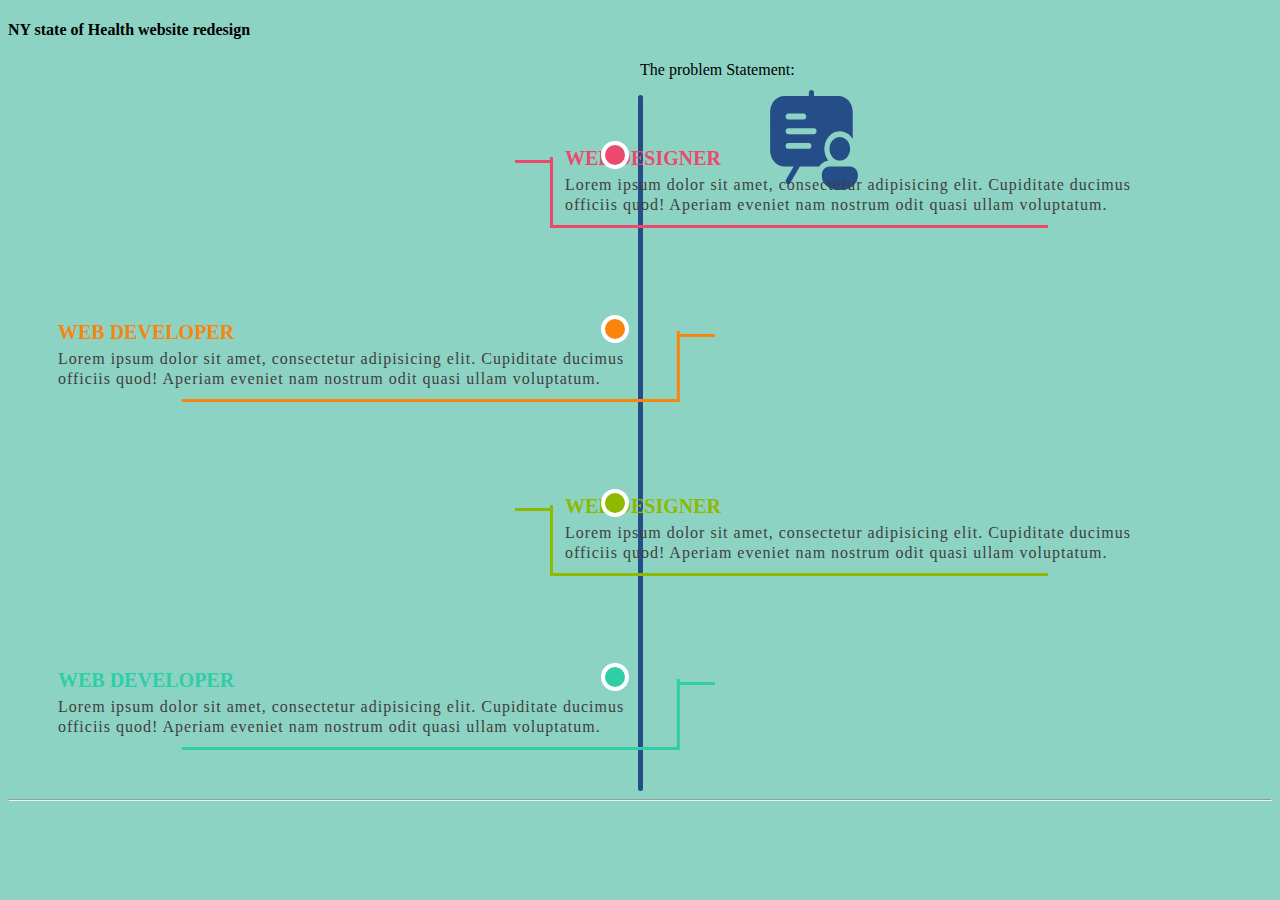
==== casetest.html @ afc704e5 "casestudy" ====
<!DOCTYPE html>
<html lang="en">
    <head>
        <title>Accordion</title>
        <meta charset="utf-8">
        <meta name="viewport" content="width=device-width, initial-scale=1">
        <link rel="stylesheet" href="https://use.fontawesome.com/releases/v5.2.0/css/all.css" integrity="sha384-hWVjflwFxL6sNzntih27bfxkr27PmbbK/iSvJ+a4+0owXq79v+lsFkW54bOGbiDQ" crossorigin="anonymous">
        <link rel="stylesheet" href="./test.css">
    </head>
    <body>
        <div class="container">
            <h4>NY state of Health website redesign</h4>
            <div class="row">
                <div class="col-md-12">
                    <p id="theProblemStatement">The problem Statement:</p>
                    <div class="main-timeline">
                        <a href="#" class="timeline">
                            <div class="timeline-icon"><img class="problemstat" src="./mediaCase/problemstat.svg"></div>
                            <div class="timeline-content">
                                <h3 class="title">Web Designer</h3>
                                <p class="description">
                                    Lorem ipsum dolor sit amet, consectetur adipisicing elit. Cupiditate ducimus officiis quod! Aperiam eveniet nam nostrum odit quasi ullam voluptatum.
                                </p>
                            </div>
                        </a>
                        <a href="#" class="timeline">
                            <div class="timeline-icon"><i class="fa fa-rocket"></i></div>
                            <div class="timeline-content">
                                <h3 class="title">Web Developer</h3>
                                <p class="description">
                                    Lorem ipsum dolor sit amet, consectetur adipisicing elit. Cupiditate ducimus officiis quod! Aperiam eveniet nam nostrum odit quasi ullam voluptatum.
                                </p>
                            </div>
                        </a>
                        <a href="#" class="timeline">
                            <div class="timeline-icon"><i class="fa fa-briefcase"></i></div>
                            <div class="timeline-content">
                                <h3 class="title">Web Designer</h3>
                                <p class="description">
                                    Lorem ipsum dolor sit amet, consectetur adipisicing elit. Cupiditate ducimus officiis quod! Aperiam eveniet nam nostrum odit quasi ullam voluptatum.
                                </p>
                            </div>
                        </a>
                        <a href="#" class="timeline">
                            <div class="timeline-icon"><i class="fa fa-mobile"></i></div>
                            <div class="timeline-content">
                                <h3 class="title">Web Developer</h3>
                                <p class="description">
                                    Lorem ipsum dolor sit amet, consectetur adipisicing elit. Cupiditate ducimus officiis quod! Aperiam eveniet nam nostrum odit quasi ullam voluptatum.
                                </p>
                            </div>
                        </a>
                    </div>
                </div>
            </div>
        </div>
        <hr>
    </body>
    </html>
---- test.css ----
:root {
    --background: #8DD3C3;

}
body {
    background-color: #8DD3C3;
}
.problemstat {
    height: 100px;
    width: 100px;
}

.a {
    text-decoration:none
}
.h4 {
    text-align:center;margin:30px 0;color:#444
}
.main-timeline {
    position:relative
}
#theProblemStatement {
margin-left: 50%;
}
.main-timeline:before { 
    content:"";
    width:5px;
    height:100%;
    border-radius:20px;
    margin:0 auto;
    background:#254D88;
    position:absolute;
    top:0;
    left:0;
    right:0
}
.main-timeline .timeline {
    display:inline-block;
    margin-bottom:50px;
    position:relative
}
.main-timeline .timeline:before {
    content:"";
    width:20px;
    height:20px;
    border-radius:50%;
    border:4px solid #fff;
    background:#ec496e;
    position:absolute;
    top:50%;
    left:50%;
    z-index:1;
    transform:translate(-50%,-50%)
}
.main-timeline .timeline-icon { 
    display:inline-block;
    width:130px;
    height:130px;
    border-radius:50%;
    padding:13px;
    text-align:center;
    position:absolute;
    top:50%;
    left:60%;
    transform:translateY(-50%)
    
}
.main-timeline .timeline-icon i {
     display:block;
     border-radius:50%;
     background:#ec496e;
     font-size:64px;
     color:#fff;
     line-height:100px;
     z-index:1;
     position:relative
}

.main-timeline .timeline-content { 
    width:50%;padding:0 50px;margin:52px 0 0;float:right;position:relative 
}
.main-timeline .timeline-content:before { 
    content:"";
    width:70%;
    height:100%;
    border:3px solid #ec496e;
    border-top:none;
    border-right:none;
    position:absolute;
    bottom:-13px;
    left:35px 
}
.main-timeline .timeline-content:after { 
    content:"";width:37px;height:3px;background:#ec496e;position:absolute;top:13px;left:0
}
.main-timeline .title {font-size:20px;font-weight:600;color:#ec496e;text-transform:uppercase;margin:0 0 5px 
}
.main-timeline .description { display:inline-block;font-size:16px;color:#404040;line-height:20px;letter-spacing:1px;margin:0 
}
.main-timeline .timeline:nth-child(even) .timeline-icon { 
    left:auto;right:30%}

.main-timeline .timeline:nth-child(even) .timeline-icon:before { 
    right:auto;left:-100px
}
.main-timeline .timeline:nth-child(even) .timeline-icon:after {
    right:auto;left:-30px
}
.main-timeline .timeline:nth-child(even) .timeline-content { float:left
}
.main-timeline .timeline:nth-child(even) .timeline-content:before { left:auto;right:35px;transform:rotateY(180deg) 
}
.main-timeline .timeline:nth-child(even) .timeline-content:after { left:auto;right:0
}
.main-timeline .timeline:nth-child(2n) .timeline-content:after,.main-timeline .timeline:nth-child(2n) .timeline-icon i,.main-timeline .timeline:nth-child(2n) .timeline-icon:before,.main-timeline .timeline:nth-child(2n):before {
    background:#f9850f
}
.main-timeline .timeline:nth-child(2n) .timeline-icon { 
    border-color:#f9850f
}
.main-timeline .timeline:nth-child(2n) .title { 
    color:#f9850f
}
.main-timeline .timeline:nth-child(2n) .timeline-content:before { 
    border-left-color:#f9850f;border-bottom-color:#f9850f
}
.main-timeline .timeline:nth-child(3n) .timeline-content:after,.main-timeline .timeline:nth-child(3n) .timeline-icon i,.main-timeline .timeline:nth-child(3n) .timeline-icon:before,.main-timeline .timeline:nth-child(3n):before { 
    background:#8fb800
}
.main-timeline .timeline:nth-child(3n) .timeline-icon { 
    border-color:#8fb800 
}
.main-timeline .timeline:nth-child(3n) .title {
     color:#8fb800
    }
.main-timeline .timeline:nth-child(3n) .timeline-content:before {
    border-left-color:#8fb800;border-bottom-color:#8fb800
}
.main-timeline .timeline:nth-child(4n) .timeline-content:after,.main-timeline .timeline:nth-child(4n) .timeline-icon i,.main-timeline .timeline:nth-child(4n) .timeline-icon:before,.main-timeline .timeline:nth-child(4n):before { 
    background:#2fcea5
}
.main-timeline .timeline:nth-child(4n) .timeline-icon { 
    border-color:#2fcea5
}
.main-timeline .timeline:nth-child(4n) .title { 
    color:#2fcea5
}
.main-timeline .timeline:nth-child(4n) .timeline-content:before { 
    border-left-color:#2fcea5;border-bottom-color:#2fcea5
}

@media only screen and (max-width:1200px) { 
.main-timeline .timeline-icon:before {
    width:50px;right:-50px
}
.main-timeline .timeline:nth-child(even) .timeline-icon:before{right:auto;left:-50px}
.main-timeline .timeline-content{margin-top:75px}
}
@media only screen and (max-width:990px) { 
    .main-timeline .timeline { 
        margin:0 0 10px
    }
.main-timeline .timeline-icon { 
    left:25%
}
.main-timeline .timeline:nth-child(even) .timeline-icon { 
    right:25%
}
.main-timeline .timeline-content{margin-top:115px}
}
@media only screen and (max-width:767px) { 
    .main-timeline { 
        padding-top:50px
    }
.main-timeline:before {
    left:80px;
    right:0;
    margin:0
}
.main-timeline .timeline { 
    margin-bottom:70px
}
.main-timeline .timeline:before { 
    top:0;left:83px;right:0;margin:0 
}
.main-timeline .timeline-icon { 
    width:60px;
    height:60px;
    line-height:40px;
    padding:5px;
    top:0;
    left:0
}
.main-timeline .timeline:nth-child(even) .timeline-icon {
    left:0;right:auto
}
.main-timeline .timeline-icon:before,.main-timeline .timeline:nth-child(even) .timeline-icon:before { 
    width:25px;
    left:auto;
    right:-25px
}
.main-timeline .timeline-icon:after,.main-timeline .timeline:nth-child(even) .timeline-icon:after {
    width:25px;height:30px;top:44px;left:auto;right:-5px
}
.main-timeline .timeline-icon i { 
    font-size:30px;line-height:45px
}
.main-timeline .timeline-content,.main-timeline .timeline:nth-child(even) .timeline-content { 
    width:100%;
    margin-top:-15px;
    padding-left:130px;
    padding-right:5px 
}
.main-timeline .timeline:nth-child(even) .timeline-content {
    float:right
}
.main-timeline .timeline-content:before,.main-timeline .timeline:nth-child(even) .timeline-content:before { 
    width:50%;left:120px 
}
.main-timeline .timeline:nth-child(even) .timeline-content:before {
right:auto;transform:rotateY(0)
}
.main-timeline .timeline-content:after,.main-timeline .timeline:nth-child(even) .timeline-content:after {
    left:85px
}
}
@media only screen and (max-width:479px){.main-timeline .timeline-content,.main-timeline .timeline:nth-child(2n) .timeline-content {
     padding-left:110px;
    }
.main-timeline .timeline-content:before,.main-timeline .timeline:nth-child(2n) .timeline-content:before {
    left:99px
}
.main-timeline .timeline-content:after,.main-timeline .timeline:nth-child(2n) .timeline-content:after { 
    left:65px
}
}
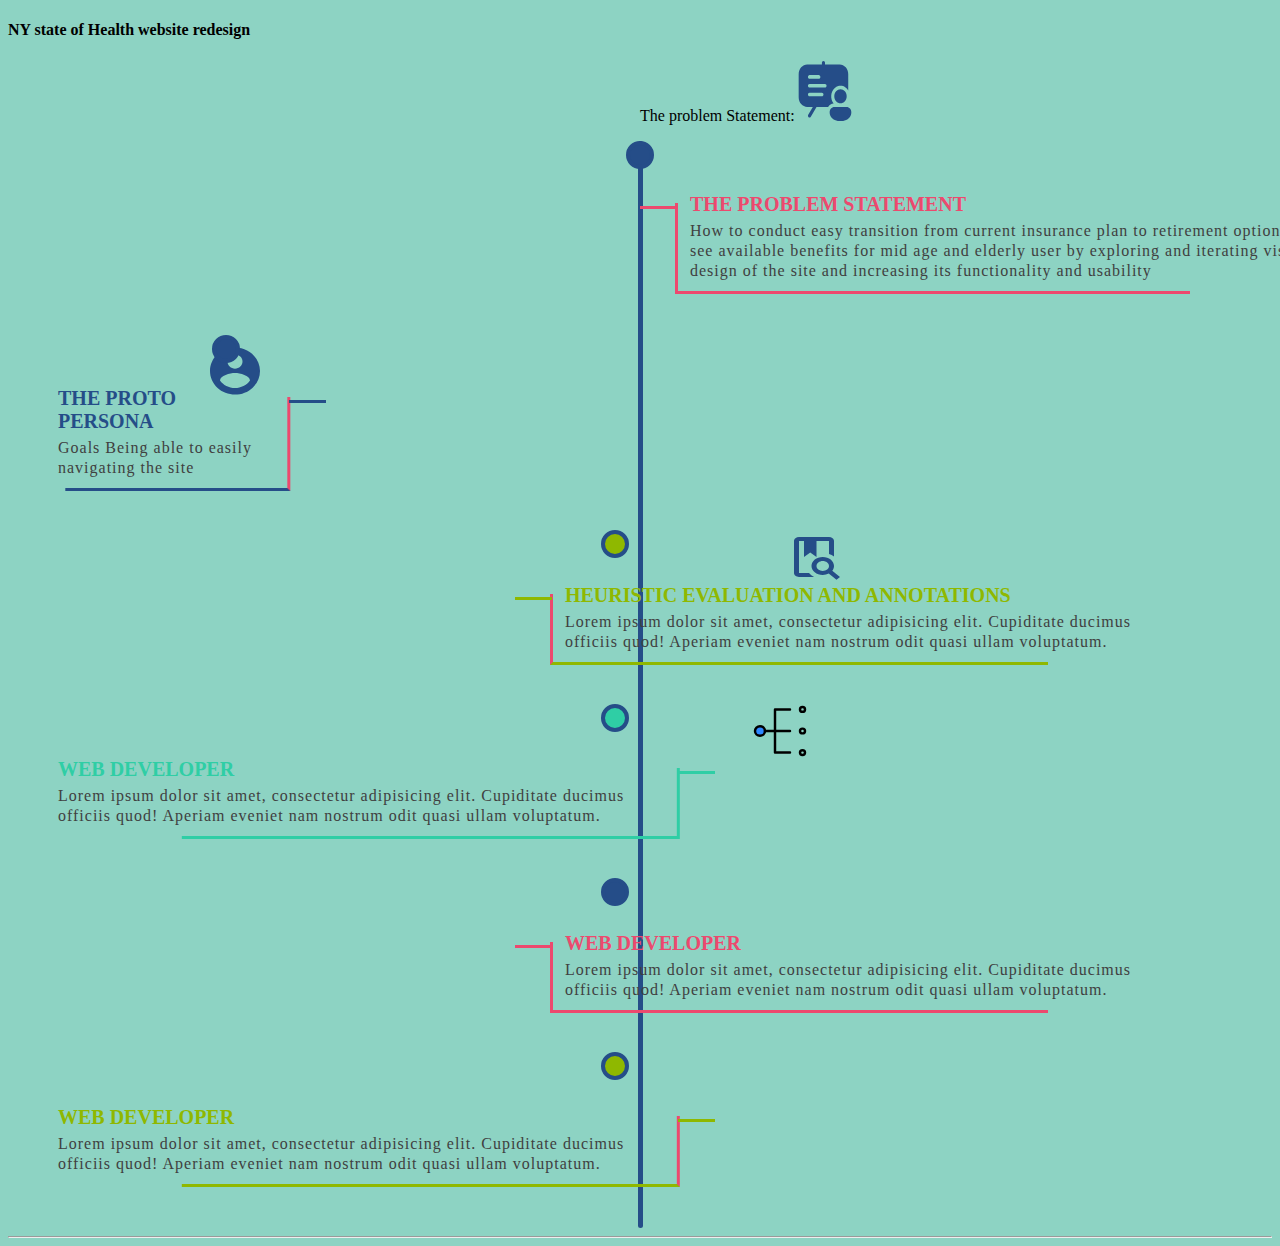
==== commit fd31cf00: "boostrap" ====
--- a/casetest.html
+++ b/casetest.html
@@ -12,30 +12,39 @@
             <h4>NY state of Health website redesign</h4>
             <div class="row">
                 <div class="col-md-12">
-                    <p id="theProblemStatement">The problem Statement:</p>
+                    <p id="theProblemStatement">The problem Statement:<img class="problemstat" src="./mediaCase/problemstat.svg"></p>
                     <div class="main-timeline">
                         <a href="#" class="timeline">
-                            <div class="timeline-icon"><img class="problemstat" src="./mediaCase/problemstat.svg"></div>
+                            <div class="timeline-icon"></div>
+                            <div class="timeline-content Problemstatement">
+                                <h3 class="title">The Problem statement</h3>
+                                <p class="description">
+                                    How to conduct easy transition from current insurance plan to retirement options and see available benefits for mid age and elderly user by exploring and iterating visual design of the site and increasing its functionality and usability                                </p>
+                            </div>
+                        </a>
+                        <a href="#" class="timeline">
+                            <div class="timeline-icon"><img class="protopersona" src="./mediaCase/protoperson.svg"></div>
                             <div class="timeline-content">
-                                <h3 class="title">Web Designer</h3>
+                                <h3 class="title">The proto persona</h3>
+                                <p class="description">
+                                    Goals
+                                    Being able to easily navigating the site 
+                                </p>
+                            </div>
+                        </a>
+                        <a href="#" class="timeline">
+                            <div class="timeline-icon"><img class="heuristic" src="./mediaCase/heuristic.svg"></div>
+                            <div class="timeline-content">
+                                <h3 class="title">Heuristic evaluation and  annotations</h3>
                                 <p class="description">
                                     Lorem ipsum dolor sit amet, consectetur adipisicing elit. Cupiditate ducimus officiis quod! Aperiam eveniet nam nostrum odit quasi ullam voluptatum.
                                 </p>
                             </div>
                         </a>
                         <a href="#" class="timeline">
-                            <div class="timeline-icon"><i class="fa fa-rocket"></i></div>
+                            <div class="timeline-icon"><img class="sitemap" src="./mediaCase/sitemap.svg"></div>
                             <div class="timeline-content">
                                 <h3 class="title">Web Developer</h3>
-                                <p class="description">
-                                    Lorem ipsum dolor sit amet, consectetur adipisicing elit. Cupiditate ducimus officiis quod! Aperiam eveniet nam nostrum odit quasi ullam voluptatum.
-                                </p>
-                            </div>
-                        </a>
-                        <a href="#" class="timeline">
-                            <div class="timeline-icon"><i class="fa fa-briefcase"></i></div>
-                            <div class="timeline-content">
-                                <h3 class="title">Web Designer</h3>
                                 <p class="description">
                                     Lorem ipsum dolor sit amet, consectetur adipisicing elit. Cupiditate ducimus officiis quod! Aperiam eveniet nam nostrum odit quasi ullam voluptatum.
                                 </p>
@@ -47,10 +56,13 @@
                                 <h3 class="title">Web Developer</h3>
                                 <p class="description">
                                     Lorem ipsum dolor sit amet, consectetur adipisicing elit. Cupiditate ducimus officiis quod! Aperiam eveniet nam nostrum odit quasi ullam voluptatum.
-                                </p>
-                            </div>
-                        </a>
                     </div>
+                    <a href="#" class="timeline">
+                        <div class="timeline-icon"><i class="fa fa-mobile"></i></div>
+                        <div class="timeline-content">
+                            <h3 class="title">Web Developer</h3>
+                            <p class="description">
+                                Lorem ipsum dolor sit amet, consectetur adipisicing elit. Cupiditate ducimus officiis quod! Aperiam eveniet nam nostrum odit quasi ullam voluptatum.
                 </div>
             </div>
         </div>
--- a/test.css
+++ b/test.css
@@ -6,15 +6,29 @@
     background-color: #8DD3C3;
 }
 .problemstat {
-    height: 100px;
-    width: 100px;
+    height: 60px;
+    width: 60px;
+}
+
+.protopersona {
+    height: 60px;
+    width: 60px;
+}
+.heuristic {
+    height: 60px;
+    width: 60px;
+}
+.sitemap {
+    height: 60px;
+    width: 60px;
 }
 
 .a {
     text-decoration:none
 }
 .h4 {
-    text-align:center;margin:30px 0;color:#444
+    text-align:center;margin:30px 0;color:#444;
+
 }
 .main-timeline {
     position:relative
@@ -34,6 +48,9 @@
     left:0;
     right:0
 }
+.Problemstatement {
+    left: 100px;
+}
 .main-timeline .timeline {
     display:inline-block;
     margin-bottom:50px;
@@ -44,10 +61,10 @@
     width:20px;
     height:20px;
     border-radius:50%;
-    border:4px solid #fff;
-    background:#ec496e;
-    position:absolute;
-    top:50%;
+    border:4px solid #254D88;
+    background:#254D88;
+    position:absolute;
+    top:10%;
     left:50%;
     z-index:1;
     transform:translate(-50%,-50%)
@@ -91,38 +108,64 @@
     left:35px 
 }
 .main-timeline .timeline-content:after { 
-    content:"";width:37px;height:3px;background:#ec496e;position:absolute;top:13px;left:0
-}
-.main-timeline .title {font-size:20px;font-weight:600;color:#ec496e;text-transform:uppercase;margin:0 0 5px 
-}
-.main-timeline .description { display:inline-block;font-size:16px;color:#404040;line-height:20px;letter-spacing:1px;margin:0 
+    content:"";
+    width:37px;
+    height:3px;
+    background:#ec496e;
+    position:absolute;
+    top:13px;
+    left:0
+}
+.main-timeline .title {
+    font-size:20px;
+    font-weight:600;
+    color:#ec496e;
+    text-transform:uppercase;
+    margin:0 0 5px 
+}
+.main-timeline .description { 
+    display:inline-block;
+    font-size:16px;
+    color:#404040;
+    line-height:20px;
+    letter-spacing:1px;
+    margin:0 
 }
 .main-timeline .timeline:nth-child(even) .timeline-icon { 
-    left:auto;right:30%}
+    left:auto;
+    right:30%
+}
 
 .main-timeline .timeline:nth-child(even) .timeline-icon:before { 
-    right:auto;left:-100px
+    right:auto;
+    left:-100px
 }
 .main-timeline .timeline:nth-child(even) .timeline-icon:after {
     right:auto;left:-30px
 }
-.main-timeline .timeline:nth-child(even) .timeline-content { float:left
-}
-.main-timeline .timeline:nth-child(even) .timeline-content:before { left:auto;right:35px;transform:rotateY(180deg) 
-}
-.main-timeline .timeline:nth-child(even) .timeline-content:after { left:auto;right:0
+.main-timeline .timeline:nth-child(even) .timeline-content { 
+    float:left
+}
+.main-timeline .timeline:nth-child(even) .timeline-content:before { 
+    left:auto;
+    right:35px;
+    transform:rotateY(180deg) 
+}
+.main-timeline .timeline:nth-child(even) .timeline-content:after { 
+    left:auto;
+    right:0
 }
 .main-timeline .timeline:nth-child(2n) .timeline-content:after,.main-timeline .timeline:nth-child(2n) .timeline-icon i,.main-timeline .timeline:nth-child(2n) .timeline-icon:before,.main-timeline .timeline:nth-child(2n):before {
-    background:#f9850f
+    background:#254D88;
 }
 .main-timeline .timeline:nth-child(2n) .timeline-icon { 
-    border-color:#f9850f
+    border-color:#254D88;
 }
 .main-timeline .timeline:nth-child(2n) .title { 
-    color:#f9850f
+    color:#254D88;
 }
 .main-timeline .timeline:nth-child(2n) .timeline-content:before { 
-    border-left-color:#f9850f;border-bottom-color:#f9850f
+    border-bottom-color:#254D88
 }
 .main-timeline .timeline:nth-child(3n) .timeline-content:after,.main-timeline .timeline:nth-child(3n) .timeline-icon i,.main-timeline .timeline:nth-child(3n) .timeline-icon:before,.main-timeline .timeline:nth-child(3n):before { 
     background:#8fb800
@@ -134,7 +177,7 @@
      color:#8fb800
     }
 .main-timeline .timeline:nth-child(3n) .timeline-content:before {
-    border-left-color:#8fb800;border-bottom-color:#8fb800
+    border-bottom-color:#8fb800
 }
 .main-timeline .timeline:nth-child(4n) .timeline-content:after,.main-timeline .timeline:nth-child(4n) .timeline-icon i,.main-timeline .timeline:nth-child(4n) .timeline-icon:before,.main-timeline .timeline:nth-child(4n):before { 
     background:#2fcea5
@@ -146,15 +189,20 @@
     color:#2fcea5
 }
 .main-timeline .timeline:nth-child(4n) .timeline-content:before { 
-    border-left-color:#2fcea5;border-bottom-color:#2fcea5
+    border-left-color:#2fcea5;
+    border-bottom-color:#2fcea5
 }
 
 @media only screen and (max-width:1200px) { 
 .main-timeline .timeline-icon:before {
-    width:50px;right:-50px
-}
-.main-timeline .timeline:nth-child(even) .timeline-icon:before{right:auto;left:-50px}
-.main-timeline .timeline-content{margin-top:75px}
+    width:50px;
+    right:-50px
+}
+.main-timeline .timeline:nth-child(even) .timeline-icon:before{
+    right:auto;
+    left:-50px}
+.main-timeline .timeline-content{
+    margin-top:75px}
 }
 @media only screen and (max-width:990px) { 
     .main-timeline .timeline { 
@@ -200,10 +248,15 @@
     right:-25px
 }
 .main-timeline .timeline-icon:after,.main-timeline .timeline:nth-child(even) .timeline-icon:after {
-    width:25px;height:30px;top:44px;left:auto;right:-5px
+    width:25px;
+    height:30px;
+    top:44px;
+    left:auto;
+    right:-5px
 }
 .main-timeline .timeline-icon i { 
-    font-size:30px;line-height:45px
+    font-size:30px;
+    line-height:45px
 }
 .main-timeline .timeline-content,.main-timeline .timeline:nth-child(even) .timeline-content { 
     width:100%;
